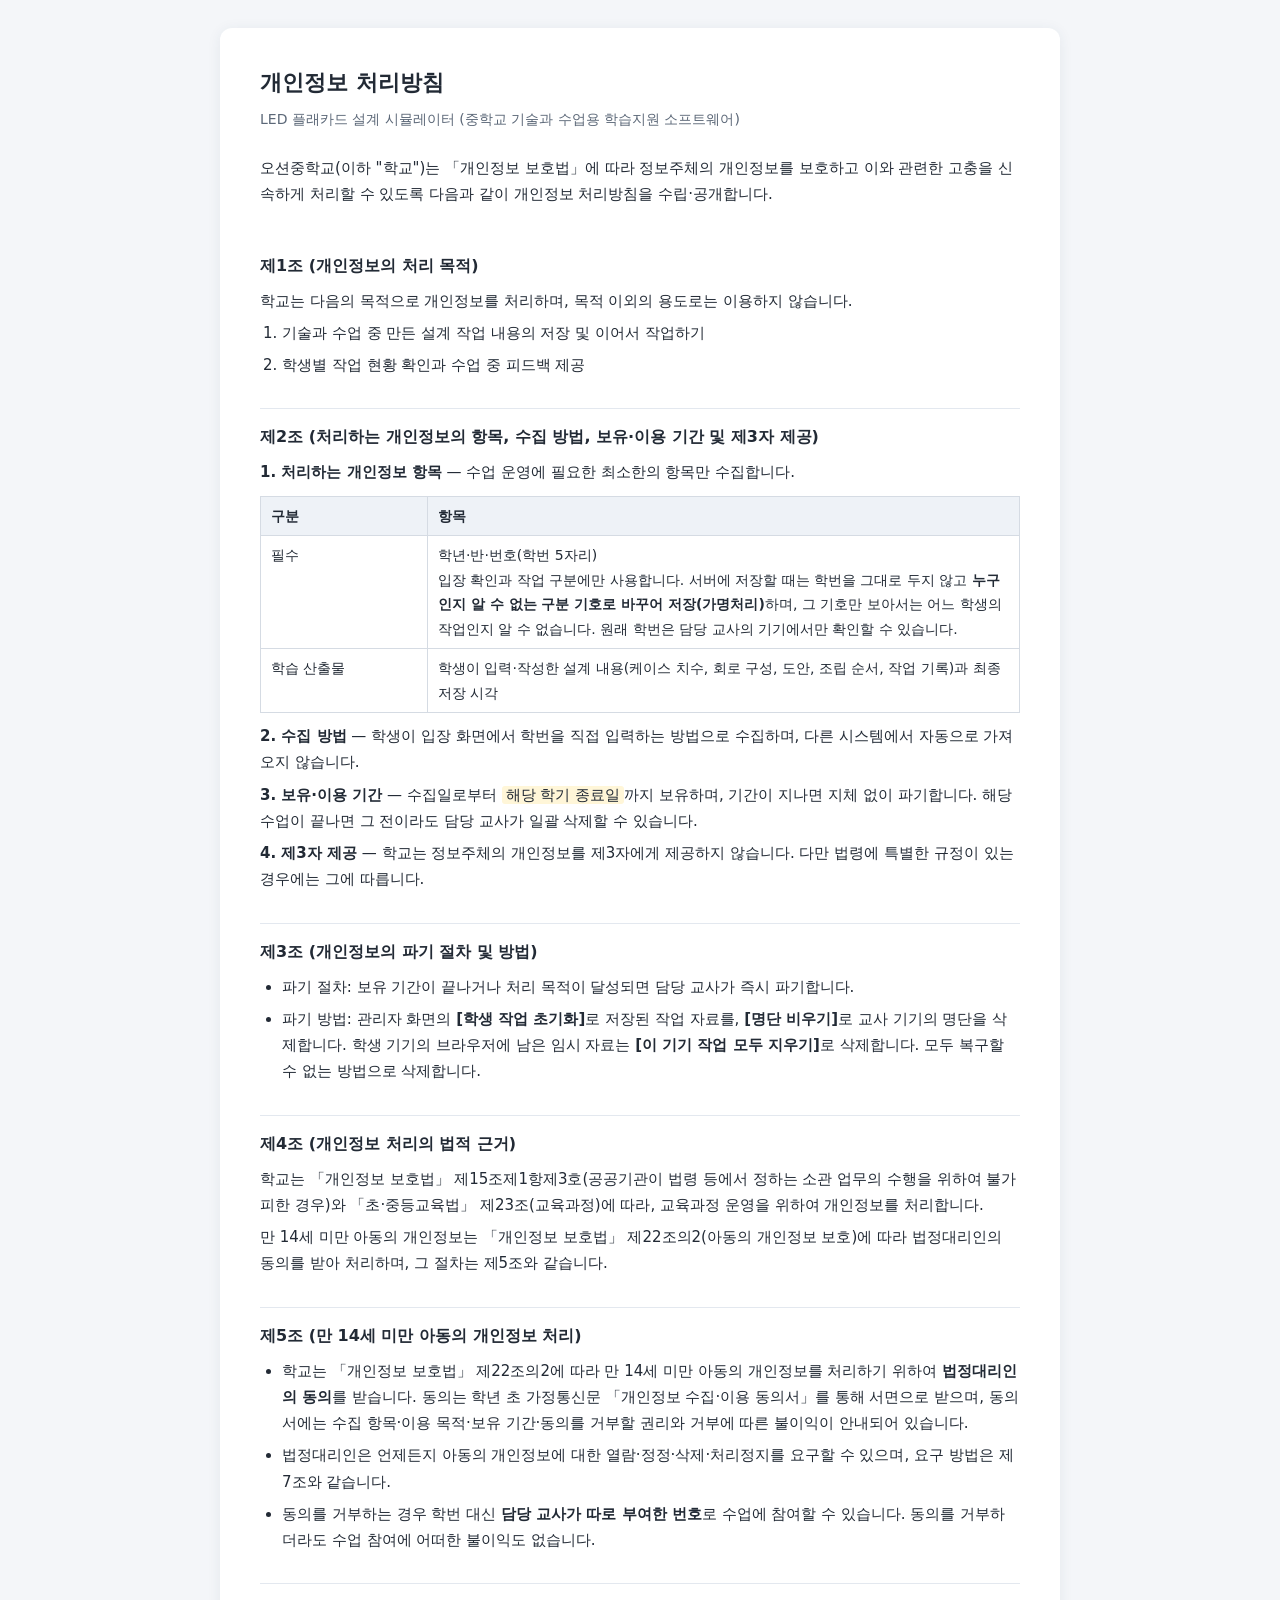
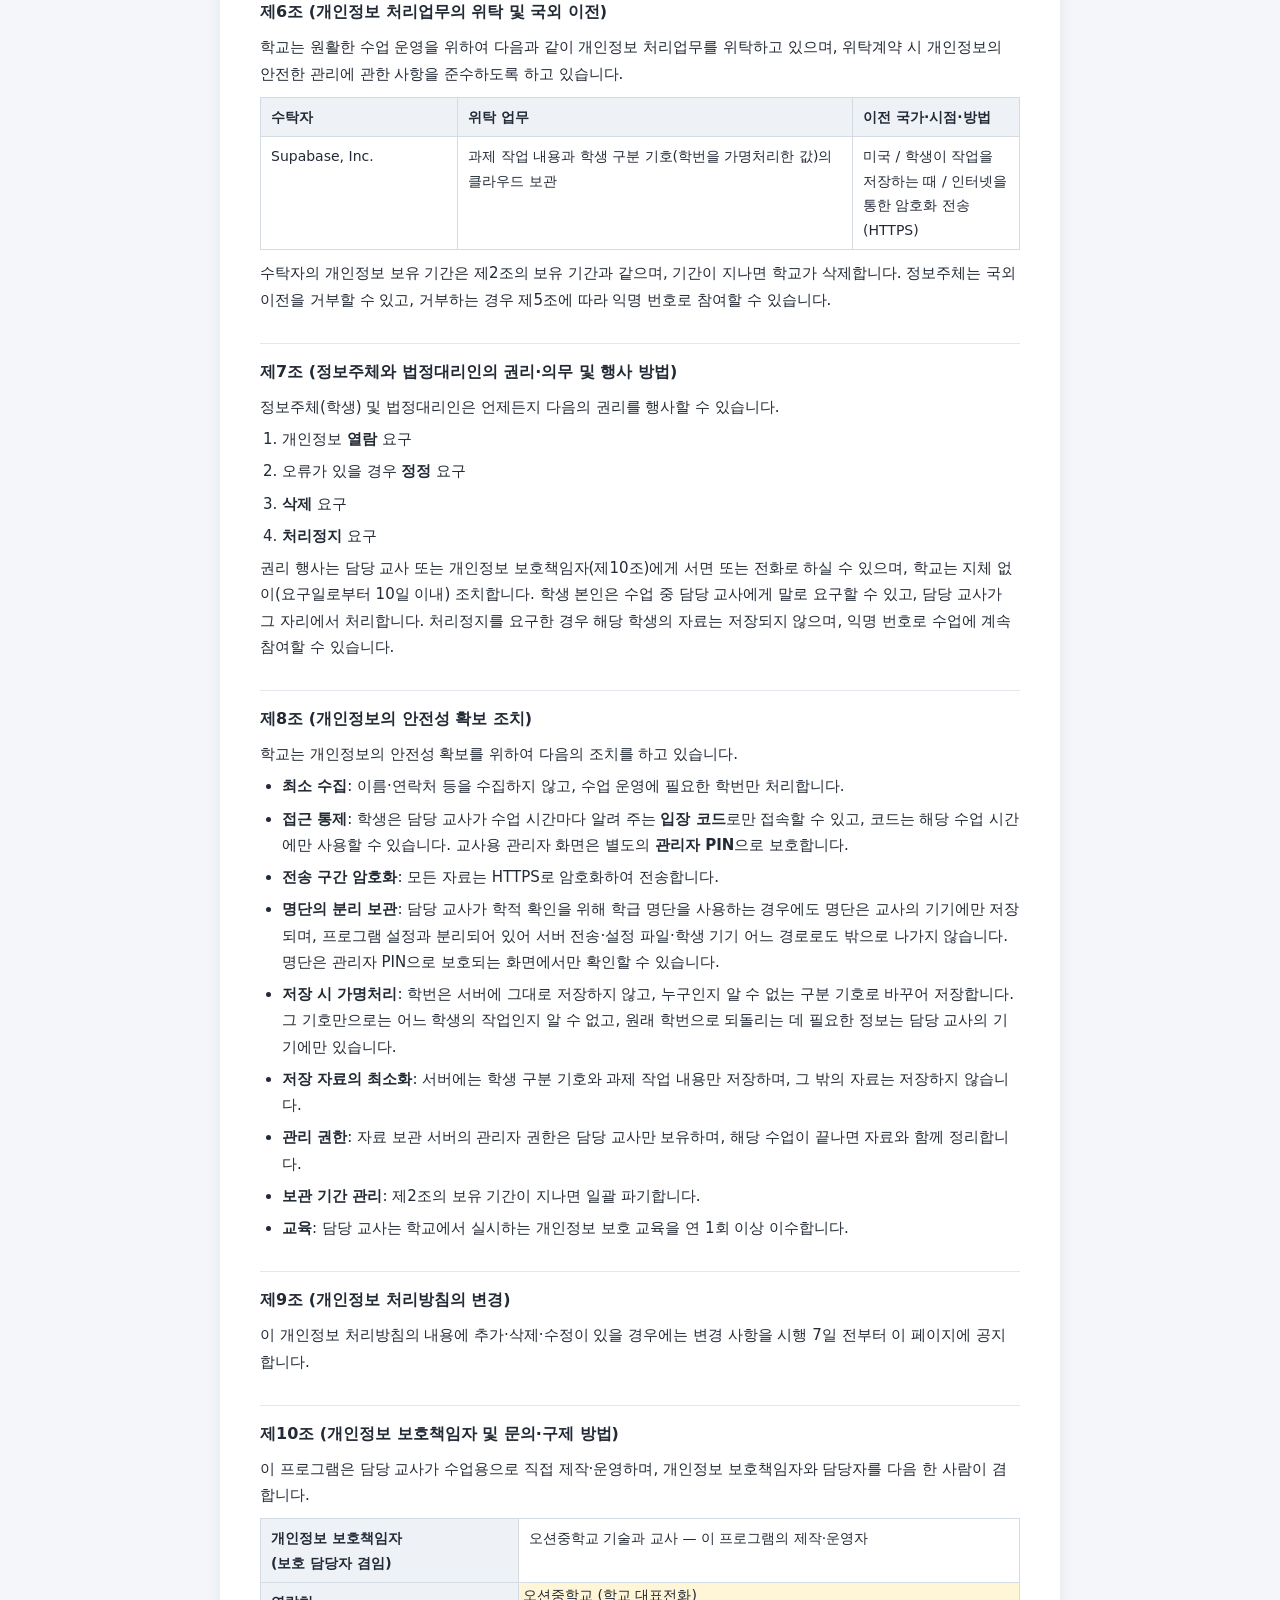
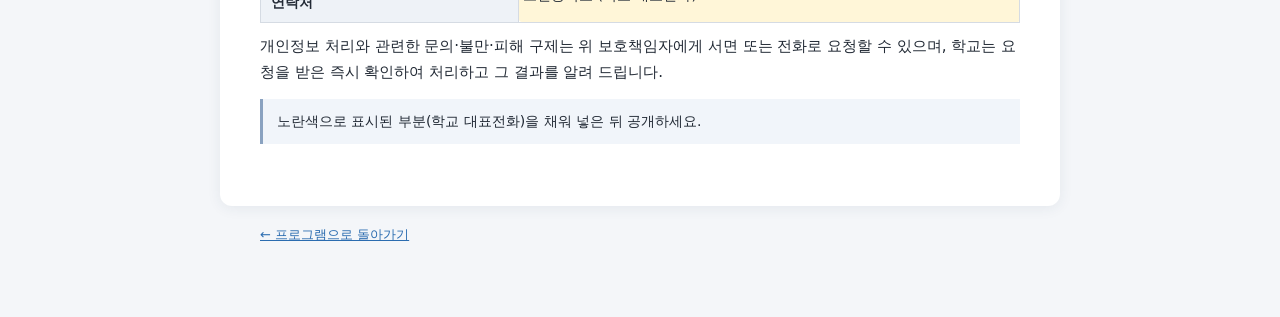
==== privacy.html @ c17e4b36 "학번 가명처리: 서버에는 구분 기호만, 표 직접 열람 차단, 교사 열쇠로만 번호 복원 - 학생 저장·불러오기를 서버 함수(RPC)로. 학번은 전달만 되고 저장은 해시로 - 실시간 " ====
<!DOCTYPE html>
<html lang="ko">
<head>
<meta charset="UTF-8">
<meta name="viewport" content="width=device-width, initial-scale=1.0">
<title>개인정보 처리방침 — LED 플래카드 설계 시뮬레이터</title>
<style>
  :root { color-scheme: light; }
  body {
    margin: 0; padding: 28px 16px 64px;
    background: #f4f6f9; color: #222a35;
    font-family: "Malgun Gothic", "맑은 고딕", system-ui, sans-serif;
    line-height: 1.75; font-size: 15px;
  }
  main { max-width: 760px; margin: 0 auto; background: #fff;
    padding: 36px 40px 48px; border-radius: 12px; box-shadow: 0 2px 14px rgba(40,60,90,0.08); }
  h1 { font-size: 22px; margin: 0 0 4px; }
  .sub { color: #5c6878; margin: 0 0 24px; font-size: 14px; }
  h2 { font-size: 16px; margin: 30px 0 8px; padding-top: 14px; border-top: 1px solid #e3e8ef; }
  h2:first-of-type { border-top: 0; }
  p, li { margin: 6px 0; }
  ul, ol { padding-left: 22px; margin: 6px 0; }
  table { border-collapse: collapse; width: 100%; margin: 10px 0; font-size: 14px; }
  th, td { border: 1px solid #d5dbe3; padding: 7px 10px; text-align: left; vertical-align: top; }
  th { background: #eef2f7; font-weight: 600; }
  .fill { background: #fff6d8; padding: 0 4px; border-radius: 3px; }
  .note { background: #f1f5fa; border-left: 3px solid #8aa2c0; padding: 10px 14px; margin: 14px 0; font-size: 14px; }
  footer { max-width: 760px; margin: 18px auto 0; font-size: 13px; color: #6a7686; }
  a { color: #2b6cb0; }
  @media print {
    body { background: #fff; padding: 0; font-size: 12px; }
    main { box-shadow: none; padding: 0; max-width: none; }
    .fill { background: none; }
  }
</style>
</head>
<body>
<main>

<h1>개인정보 처리방침</h1>
<p class="sub">LED 플래카드 설계 시뮬레이터 (중학교 기술과 수업용 학습지원 소프트웨어)</p>

<p>오션중학교(이하 "학교")는 「개인정보 보호법」에 따라 정보주체의 개인정보를 보호하고
이와 관련한 고충을 신속하게 처리할 수 있도록 다음과 같이 개인정보 처리방침을 수립·공개합니다.</p>

<h2>제1조 (개인정보의 처리 목적)</h2>
<p>학교는 다음의 목적으로 개인정보를 처리하며, 목적 이외의 용도로는 이용하지 않습니다.</p>
<ol>
  <li>기술과 수업 중 만든 설계 작업 내용의 저장 및 이어서 작업하기</li>
  <li>학생별 작업 현황 확인과 수업 중 피드백 제공</li>
</ol>

<h2>제2조 (처리하는 개인정보의 항목, 수집 방법, 보유·이용 기간 및 제3자 제공)</h2>
<p><strong>1. 처리하는 개인정보 항목</strong> — 수업 운영에 필요한 최소한의 항목만 수집합니다.</p>
<table>
  <tr><th style="width:22%">구분</th><th>항목</th></tr>
  <tr><td>필수</td><td>학년·반·번호(학번 5자리)<br>
      입장 확인과 작업 구분에만 사용합니다. 서버에 저장할 때는 학번을 그대로 두지 않고
      <strong>누구인지 알 수 없는 구분 기호로 바꾸어 저장(가명처리)</strong>하며,
      그 기호만 보아서는 어느 학생의 작업인지 알 수 없습니다.
      원래 학번은 담당 교사의 기기에서만 확인할 수 있습니다.</td></tr>
  <tr><td>학습 산출물</td><td>학생이 입력·작성한 설계 내용(케이스 치수, 회로 구성, 도안, 조립 순서, 작업 기록)과 최종 저장 시각</td></tr>
</table>
<p><strong>2. 수집 방법</strong> — 학생이 입장 화면에서 학번을 직접 입력하는 방법으로 수집하며,
다른 시스템에서 자동으로 가져오지 않습니다.
</p>
<p><strong>3. 보유·이용 기간</strong> — 수집일로부터 <span class="fill">해당 학기 종료일</span>까지 보유하며,
기간이 지나면 지체 없이 파기합니다. 해당 수업이 끝나면 그 전이라도 담당 교사가 일괄 삭제할 수 있습니다.</p>
<p><strong>4. 제3자 제공</strong> — 학교는 정보주체의 개인정보를 제3자에게 제공하지 않습니다.
다만 법령에 특별한 규정이 있는 경우에는 그에 따릅니다.</p>

<h2>제3조 (개인정보의 파기 절차 및 방법)</h2>
<ul>
  <li>파기 절차: 보유 기간이 끝나거나 처리 목적이 달성되면 담당 교사가 즉시 파기합니다.</li>
  <li>파기 방법: 관리자 화면의 <strong>[학생 작업 초기화]</strong>로 저장된 작업 자료를,
      <strong>[명단 비우기]</strong>로 교사 기기의 명단을 삭제합니다.
      학생 기기의 브라우저에 남은 임시 자료는 <strong>[이 기기 작업 모두 지우기]</strong>로 삭제합니다.
      모두 복구할 수 없는 방법으로 삭제합니다.</li>
</ul>

<h2>제4조 (개인정보 처리의 법적 근거)</h2>
<p>학교는 「개인정보 보호법」 제15조제1항제3호(공공기관이 법령 등에서 정하는 소관 업무의 수행을 위하여
불가피한 경우)와 「초·중등교육법」 제23조(교육과정)에 따라, 교육과정 운영을 위하여 개인정보를 처리합니다.</p>
<p>만 14세 미만 아동의 개인정보는 「개인정보 보호법」 제22조의2(아동의 개인정보 보호)에 따라
법정대리인의 동의를 받아 처리하며, 그 절차는 제5조와 같습니다.</p>

<h2>제5조 (만 14세 미만 아동의 개인정보 처리)</h2>
<ul>
  <li>학교는 「개인정보 보호법」 제22조의2에 따라 만 14세 미만 아동의 개인정보를 처리하기 위하여
      <strong>법정대리인의 동의</strong>를 받습니다.
      동의는 학년 초 가정통신문 「개인정보 수집·이용 동의서」를 통해 서면으로 받으며,
      동의서에는 수집 항목·이용 목적·보유 기간·동의를 거부할 권리와 거부에 따른 불이익이 안내되어 있습니다.</li>
  <li>법정대리인은 언제든지 아동의 개인정보에 대한 열람·정정·삭제·처리정지를 요구할 수 있으며,
      요구 방법은 제7조와 같습니다.</li>
  <li>동의를 거부하는 경우 학번 대신 <strong>담당 교사가 따로 부여한 번호</strong>로 수업에 참여할 수 있습니다.
      동의를 거부하더라도 수업 참여에 어떠한 불이익도 없습니다.</li>
</ul>

<h2>제6조 (개인정보 처리업무의 위탁 및 국외 이전)</h2>
<p>학교는 원활한 수업 운영을 위하여 다음과 같이 개인정보 처리업무를 위탁하고 있으며,
위탁계약 시 개인정보의 안전한 관리에 관한 사항을 준수하도록 하고 있습니다.</p>
<table>
  <tr><th style="width:26%">수탁자</th><th>위탁 업무</th><th style="width:22%">이전 국가·시점·방법</th></tr>
  <tr>
    <td>Supabase, Inc.</td>
    <td>과제 작업 내용과 학생 구분 기호(학번을 가명처리한 값)의 클라우드 보관</td>
    <td>미국 / 학생이 작업을 저장하는 때 / 인터넷을 통한 암호화 전송(HTTPS)</td>
  </tr>
</table>
<p>수탁자의 개인정보 보유 기간은 제2조의 보유 기간과 같으며, 기간이 지나면 학교가 삭제합니다.
정보주체는 국외 이전을 거부할 수 있고, 거부하는 경우 제5조에 따라 익명 번호로 참여할 수 있습니다.</p>

<h2>제7조 (정보주체와 법정대리인의 권리·의무 및 행사 방법)</h2>
<p>정보주체(학생) 및 법정대리인은 언제든지 다음의 권리를 행사할 수 있습니다.</p>
<ol>
  <li>개인정보 <strong>열람</strong> 요구</li>
  <li>오류가 있을 경우 <strong>정정</strong> 요구</li>
  <li><strong>삭제</strong> 요구</li>
  <li><strong>처리정지</strong> 요구</li>
</ol>
<p>권리 행사는 담당 교사 또는 개인정보 보호책임자(제10조)에게 서면 또는 전화로 하실 수 있으며,
학교는 지체 없이(요구일로부터 10일 이내) 조치합니다.
학생 본인은 수업 중 담당 교사에게 말로 요구할 수 있고, 담당 교사가 그 자리에서 처리합니다.
처리정지를 요구한 경우 해당 학생의 자료는 저장되지 않으며, 익명 번호로 수업에 계속 참여할 수 있습니다.</p>

<h2>제8조 (개인정보의 안전성 확보 조치)</h2>
<p>학교는 개인정보의 안전성 확보를 위하여 다음의 조치를 하고 있습니다.</p>
<ul>
  <li><strong>최소 수집</strong>: 이름·연락처 등을 수집하지 않고, 수업 운영에 필요한 학번만 처리합니다.</li>
  <li><strong>접근 통제</strong>: 학생은 담당 교사가 수업 시간마다 알려 주는 <strong>입장 코드</strong>로만 접속할 수 있고,
      코드는 해당 수업 시간에만 사용할 수 있습니다. 교사용 관리자 화면은 별도의 <strong>관리자 PIN</strong>으로 보호합니다.</li>
  <li><strong>전송 구간 암호화</strong>: 모든 자료는 HTTPS로 암호화하여 전송합니다.</li>
  <li><strong>명단의 분리 보관</strong>: 담당 교사가 학적 확인을 위해 학급 명단을 사용하는 경우에도
      명단은 교사의 기기에만 저장되며, 프로그램 설정과 분리되어 있어 서버 전송·설정 파일·학생 기기
      어느 경로로도 밖으로 나가지 않습니다. 명단은 관리자 PIN으로 보호되는 화면에서만 확인할 수 있습니다.</li>
  <li><strong>저장 시 가명처리</strong>: 학번은 서버에 그대로 저장하지 않고,
      누구인지 알 수 없는 구분 기호로 바꾸어 저장합니다. 그 기호만으로는 어느 학생의 작업인지 알 수 없고,
      원래 학번으로 되돌리는 데 필요한 정보는 담당 교사의 기기에만 있습니다.</li>
  <li><strong>저장 자료의 최소화</strong>: 서버에는 학생 구분 기호와 과제 작업 내용만 저장하며,
      그 밖의 자료는 저장하지 않습니다.</li>
  <li><strong>관리 권한</strong>: 자료 보관 서버의 관리자 권한은 담당 교사만 보유하며,
      해당 수업이 끝나면 자료와 함께 정리합니다.</li>
  <li><strong>보관 기간 관리</strong>: 제2조의 보유 기간이 지나면 일괄 파기합니다.</li>
  <li><strong>교육</strong>: 담당 교사는 학교에서 실시하는 개인정보 보호 교육을 연 1회 이상 이수합니다.</li>
</ul>

<h2>제9조 (개인정보 처리방침의 변경)</h2>
<p>이 개인정보 처리방침의 내용에 추가·삭제·수정이 있을 경우에는
변경 사항을 시행 7일 전부터 이 페이지에 공지합니다.</p>

<h2>제10조 (개인정보 보호책임자 및 문의·구제 방법)</h2>
<p>이 프로그램은 담당 교사가 수업용으로 직접 제작·운영하며,
개인정보 보호책임자와 담당자를 다음 한 사람이 겸합니다.</p>
<table>
  <tr><th style="width:34%">개인정보 보호책임자<br>(보호 담당자 겸임)</th><td>오션중학교 기술과 교사 — 이 프로그램의 제작·운영자</td></tr>
  <tr><th>연락처</th><td class="fill">오션중학교 (학교 대표전화)</td></tr>
</table>
<p>개인정보 처리와 관련한 문의·불만·피해 구제는 위 보호책임자에게 서면 또는 전화로 요청할 수 있으며,
학교는 요청을 받은 즉시 확인하여 처리하고 그 결과를 알려 드립니다.</p>

<div class="note">
  노란색으로 표시된 부분(학교 대표전화)을 채워 넣은 뒤 공개하세요.
</div>

</main>
<footer>
  <p><a href="index.html">← 프로그램으로 돌아가기</a></p>
</footer>
</body>
</html>
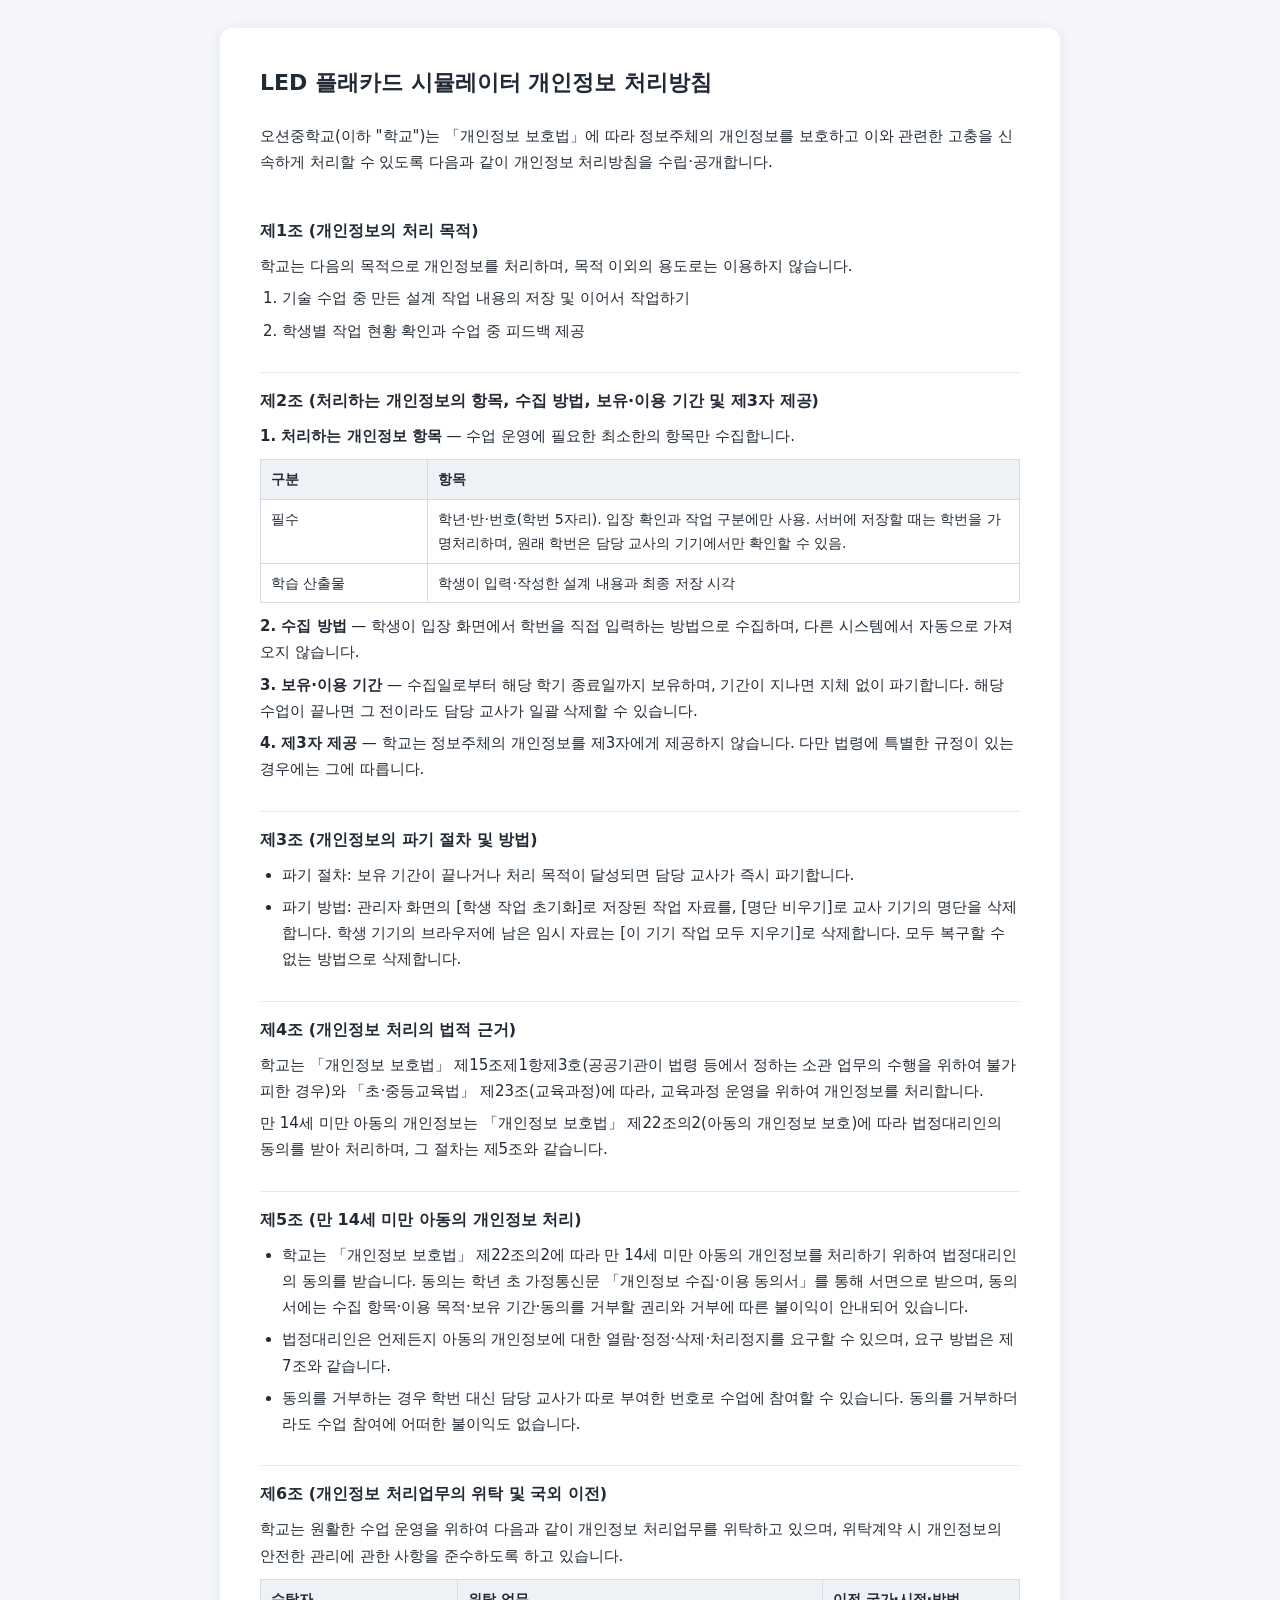
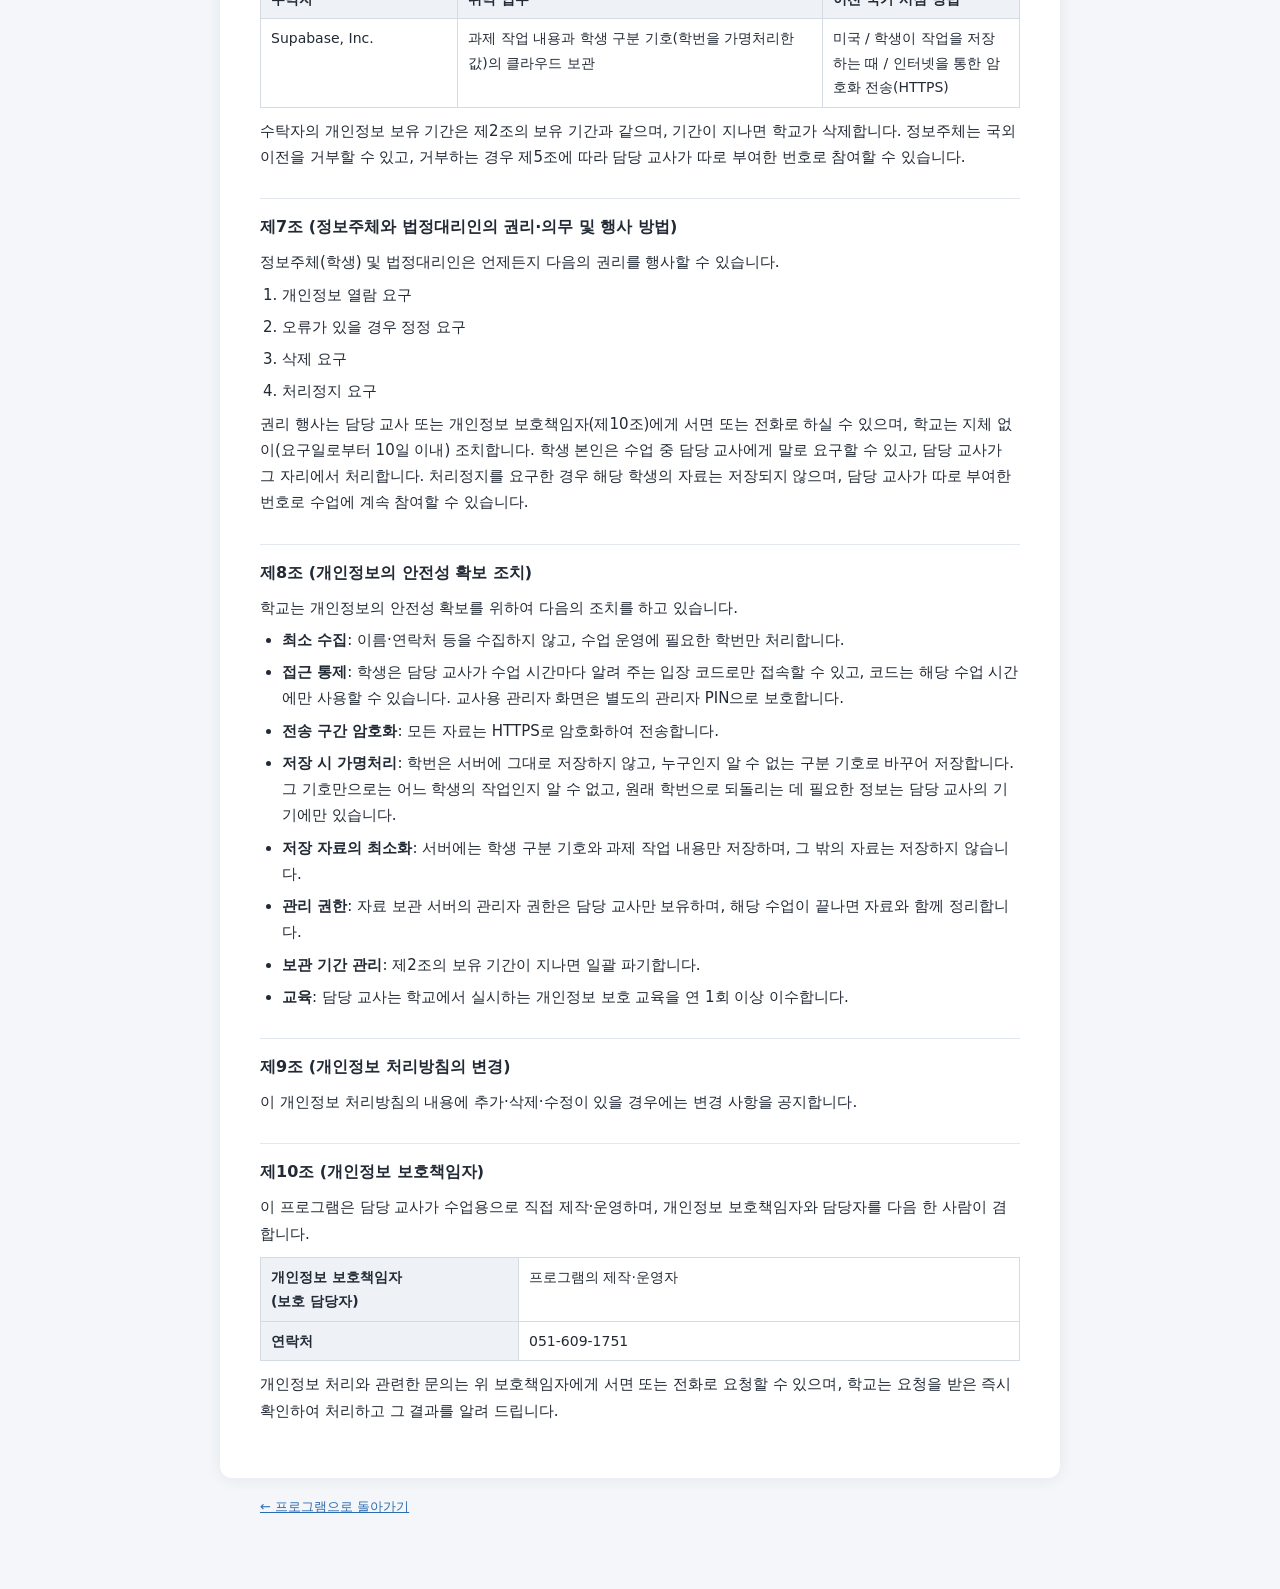
==== commit 755c051b: "입장 화면에 개인정보 처리방침 보기(복사 금지) + 자동 나가기 + 작업 되살리기 - 처리방침: 심의 제출본 그대로, 작은 글씨 → 창으로, 선택·복사·우클릭 차단 - 자동 나가기" ====
--- a/privacy.html
+++ b/privacy.html
@@ -3,7 +3,7 @@
 <head>
 <meta charset="UTF-8">
 <meta name="viewport" content="width=device-width, initial-scale=1.0">
-<title>개인정보 처리방침 — LED 플래카드 설계 시뮬레이터</title>
+<title>개인정보 처리방침 — LED 플래카드 시뮬레이터</title>
 <style>
   :root { color-scheme: light; }
   body {
@@ -14,31 +14,28 @@
   }
   main { max-width: 760px; margin: 0 auto; background: #fff;
     padding: 36px 40px 48px; border-radius: 12px; box-shadow: 0 2px 14px rgba(40,60,90,0.08); }
-  h1 { font-size: 22px; margin: 0 0 4px; }
-  .sub { color: #5c6878; margin: 0 0 24px; font-size: 14px; }
-  h2 { font-size: 16px; margin: 30px 0 8px; padding-top: 14px; border-top: 1px solid #e3e8ef; }
+  h1 { font-size: 22px; margin: 0 0 20px; }
+  h2 { font-size: 16px; margin: 28px 0 8px; padding-top: 14px; border-top: 1px solid #e3e8ef; }
   h2:first-of-type { border-top: 0; }
   p, li { margin: 6px 0; }
   ul, ol { padding-left: 22px; margin: 6px 0; }
   table { border-collapse: collapse; width: 100%; margin: 10px 0; font-size: 14px; }
   th, td { border: 1px solid #d5dbe3; padding: 7px 10px; text-align: left; vertical-align: top; }
   th { background: #eef2f7; font-weight: 600; }
-  .fill { background: #fff6d8; padding: 0 4px; border-radius: 3px; }
-  .note { background: #f1f5fa; border-left: 3px solid #8aa2c0; padding: 10px 14px; margin: 14px 0; font-size: 14px; }
   footer { max-width: 760px; margin: 18px auto 0; font-size: 13px; color: #6a7686; }
   a { color: #2b6cb0; }
+  /* 본문은 읽기만 — 끌어서 선택·복사되지 않게 */
+  #policy-body { -webkit-user-select: none; -ms-user-select: none; user-select: none; }
   @media print {
     body { background: #fff; padding: 0; font-size: 12px; }
     main { box-shadow: none; padding: 0; max-width: none; }
-    .fill { background: none; }
   }
 </style>
 </head>
 <body>
-<main>
+<main id="policy-body">
 
-<h1>개인정보 처리방침</h1>
-<p class="sub">LED 플래카드 설계 시뮬레이터 (중학교 기술과 수업용 학습지원 소프트웨어)</p>
+<h1>LED 플래카드 시뮬레이터 개인정보 처리방침</h1>
 
 <p>오션중학교(이하 "학교")는 「개인정보 보호법」에 따라 정보주체의 개인정보를 보호하고
 이와 관련한 고충을 신속하게 처리할 수 있도록 다음과 같이 개인정보 처리방침을 수립·공개합니다.</p>
@@ -46,7 +43,7 @@
 <h2>제1조 (개인정보의 처리 목적)</h2>
 <p>학교는 다음의 목적으로 개인정보를 처리하며, 목적 이외의 용도로는 이용하지 않습니다.</p>
 <ol>
-  <li>기술과 수업 중 만든 설계 작업 내용의 저장 및 이어서 작업하기</li>
+  <li>기술 수업 중 만든 설계 작업 내용의 저장 및 이어서 작업하기</li>
   <li>학생별 작업 현황 확인과 수업 중 피드백 제공</li>
 </ol>
 
@@ -54,27 +51,22 @@
 <p><strong>1. 처리하는 개인정보 항목</strong> — 수업 운영에 필요한 최소한의 항목만 수집합니다.</p>
 <table>
   <tr><th style="width:22%">구분</th><th>항목</th></tr>
-  <tr><td>필수</td><td>학년·반·번호(학번 5자리)<br>
-      입장 확인과 작업 구분에만 사용합니다. 서버에 저장할 때는 학번을 그대로 두지 않고
-      <strong>누구인지 알 수 없는 구분 기호로 바꾸어 저장(가명처리)</strong>하며,
-      그 기호만 보아서는 어느 학생의 작업인지 알 수 없습니다.
-      원래 학번은 담당 교사의 기기에서만 확인할 수 있습니다.</td></tr>
-  <tr><td>학습 산출물</td><td>학생이 입력·작성한 설계 내용(케이스 치수, 회로 구성, 도안, 조립 순서, 작업 기록)과 최종 저장 시각</td></tr>
+  <tr><td>필수</td><td>학년·반·번호(학번 5자리). 입장 확인과 작업 구분에만 사용.
+      서버에 저장할 때는 학번을 가명처리하며, 원래 학번은 담당 교사의 기기에서만 확인할 수 있음.</td></tr>
+  <tr><td>학습 산출물</td><td>학생이 입력·작성한 설계 내용과 최종 저장 시각</td></tr>
 </table>
 <p><strong>2. 수집 방법</strong> — 학생이 입장 화면에서 학번을 직접 입력하는 방법으로 수집하며,
-다른 시스템에서 자동으로 가져오지 않습니다.
-</p>
-<p><strong>3. 보유·이용 기간</strong> — 수집일로부터 <span class="fill">해당 학기 종료일</span>까지 보유하며,
-기간이 지나면 지체 없이 파기합니다. 해당 수업이 끝나면 그 전이라도 담당 교사가 일괄 삭제할 수 있습니다.</p>
+다른 시스템에서 자동으로 가져오지 않습니다.</p>
+<p><strong>3. 보유·이용 기간</strong> — 수집일로부터 해당 학기 종료일까지 보유하며, 기간이 지나면 지체 없이 파기합니다.
+해당 수업이 끝나면 그 전이라도 담당 교사가 일괄 삭제할 수 있습니다.</p>
 <p><strong>4. 제3자 제공</strong> — 학교는 정보주체의 개인정보를 제3자에게 제공하지 않습니다.
 다만 법령에 특별한 규정이 있는 경우에는 그에 따릅니다.</p>
 
 <h2>제3조 (개인정보의 파기 절차 및 방법)</h2>
 <ul>
   <li>파기 절차: 보유 기간이 끝나거나 처리 목적이 달성되면 담당 교사가 즉시 파기합니다.</li>
-  <li>파기 방법: 관리자 화면의 <strong>[학생 작업 초기화]</strong>로 저장된 작업 자료를,
-      <strong>[명단 비우기]</strong>로 교사 기기의 명단을 삭제합니다.
-      학생 기기의 브라우저에 남은 임시 자료는 <strong>[이 기기 작업 모두 지우기]</strong>로 삭제합니다.
+  <li>파기 방법: 관리자 화면의 [학생 작업 초기화]로 저장된 작업 자료를, [명단 비우기]로 교사 기기의 명단을 삭제합니다.
+      학생 기기의 브라우저에 남은 임시 자료는 [이 기기 작업 모두 지우기]로 삭제합니다.
       모두 복구할 수 없는 방법으로 삭제합니다.</li>
 </ul>
 
@@ -87,12 +79,11 @@
 <h2>제5조 (만 14세 미만 아동의 개인정보 처리)</h2>
 <ul>
   <li>학교는 「개인정보 보호법」 제22조의2에 따라 만 14세 미만 아동의 개인정보를 처리하기 위하여
-      <strong>법정대리인의 동의</strong>를 받습니다.
-      동의는 학년 초 가정통신문 「개인정보 수집·이용 동의서」를 통해 서면으로 받으며,
+      법정대리인의 동의를 받습니다. 동의는 학년 초 가정통신문 「개인정보 수집·이용 동의서」를 통해 서면으로 받으며,
       동의서에는 수집 항목·이용 목적·보유 기간·동의를 거부할 권리와 거부에 따른 불이익이 안내되어 있습니다.</li>
   <li>법정대리인은 언제든지 아동의 개인정보에 대한 열람·정정·삭제·처리정지를 요구할 수 있으며,
       요구 방법은 제7조와 같습니다.</li>
-  <li>동의를 거부하는 경우 학번 대신 <strong>담당 교사가 따로 부여한 번호</strong>로 수업에 참여할 수 있습니다.
+  <li>동의를 거부하는 경우 학번 대신 담당 교사가 따로 부여한 번호로 수업에 참여할 수 있습니다.
       동의를 거부하더라도 수업 참여에 어떠한 불이익도 없습니다.</li>
 </ul>
 
@@ -100,7 +91,7 @@
 <p>학교는 원활한 수업 운영을 위하여 다음과 같이 개인정보 처리업무를 위탁하고 있으며,
 위탁계약 시 개인정보의 안전한 관리에 관한 사항을 준수하도록 하고 있습니다.</p>
 <table>
-  <tr><th style="width:26%">수탁자</th><th>위탁 업무</th><th style="width:22%">이전 국가·시점·방법</th></tr>
+  <tr><th style="width:26%">수탁자</th><th>위탁 업무</th><th style="width:26%">이전 국가·시점·방법</th></tr>
   <tr>
     <td>Supabase, Inc.</td>
     <td>과제 작업 내용과 학생 구분 기호(학번을 가명처리한 값)의 클라우드 보관</td>
@@ -108,59 +99,49 @@
   </tr>
 </table>
 <p>수탁자의 개인정보 보유 기간은 제2조의 보유 기간과 같으며, 기간이 지나면 학교가 삭제합니다.
-정보주체는 국외 이전을 거부할 수 있고, 거부하는 경우 제5조에 따라 익명 번호로 참여할 수 있습니다.</p>
+정보주체는 국외 이전을 거부할 수 있고, 거부하는 경우 제5조에 따라 담당 교사가 따로 부여한 번호로 참여할 수 있습니다.</p>
 
 <h2>제7조 (정보주체와 법정대리인의 권리·의무 및 행사 방법)</h2>
 <p>정보주체(학생) 및 법정대리인은 언제든지 다음의 권리를 행사할 수 있습니다.</p>
 <ol>
-  <li>개인정보 <strong>열람</strong> 요구</li>
-  <li>오류가 있을 경우 <strong>정정</strong> 요구</li>
-  <li><strong>삭제</strong> 요구</li>
-  <li><strong>처리정지</strong> 요구</li>
+  <li>개인정보 열람 요구</li>
+  <li>오류가 있을 경우 정정 요구</li>
+  <li>삭제 요구</li>
+  <li>처리정지 요구</li>
 </ol>
 <p>권리 행사는 담당 교사 또는 개인정보 보호책임자(제10조)에게 서면 또는 전화로 하실 수 있으며,
 학교는 지체 없이(요구일로부터 10일 이내) 조치합니다.
 학생 본인은 수업 중 담당 교사에게 말로 요구할 수 있고, 담당 교사가 그 자리에서 처리합니다.
-처리정지를 요구한 경우 해당 학생의 자료는 저장되지 않으며, 익명 번호로 수업에 계속 참여할 수 있습니다.</p>
+처리정지를 요구한 경우 해당 학생의 자료는 저장되지 않으며,
+담당 교사가 따로 부여한 번호로 수업에 계속 참여할 수 있습니다.</p>
 
 <h2>제8조 (개인정보의 안전성 확보 조치)</h2>
 <p>학교는 개인정보의 안전성 확보를 위하여 다음의 조치를 하고 있습니다.</p>
 <ul>
   <li><strong>최소 수집</strong>: 이름·연락처 등을 수집하지 않고, 수업 운영에 필요한 학번만 처리합니다.</li>
-  <li><strong>접근 통제</strong>: 학생은 담당 교사가 수업 시간마다 알려 주는 <strong>입장 코드</strong>로만 접속할 수 있고,
-      코드는 해당 수업 시간에만 사용할 수 있습니다. 교사용 관리자 화면은 별도의 <strong>관리자 PIN</strong>으로 보호합니다.</li>
+  <li><strong>접근 통제</strong>: 학생은 담당 교사가 수업 시간마다 알려 주는 입장 코드로만 접속할 수 있고,
+      코드는 해당 수업 시간에만 사용할 수 있습니다. 교사용 관리자 화면은 별도의 관리자 PIN으로 보호합니다.</li>
   <li><strong>전송 구간 암호화</strong>: 모든 자료는 HTTPS로 암호화하여 전송합니다.</li>
-  <li><strong>명단의 분리 보관</strong>: 담당 교사가 학적 확인을 위해 학급 명단을 사용하는 경우에도
-      명단은 교사의 기기에만 저장되며, 프로그램 설정과 분리되어 있어 서버 전송·설정 파일·학생 기기
-      어느 경로로도 밖으로 나가지 않습니다. 명단은 관리자 PIN으로 보호되는 화면에서만 확인할 수 있습니다.</li>
-  <li><strong>저장 시 가명처리</strong>: 학번은 서버에 그대로 저장하지 않고,
-      누구인지 알 수 없는 구분 기호로 바꾸어 저장합니다. 그 기호만으로는 어느 학생의 작업인지 알 수 없고,
-      원래 학번으로 되돌리는 데 필요한 정보는 담당 교사의 기기에만 있습니다.</li>
-  <li><strong>저장 자료의 최소화</strong>: 서버에는 학생 구분 기호와 과제 작업 내용만 저장하며,
-      그 밖의 자료는 저장하지 않습니다.</li>
-  <li><strong>관리 권한</strong>: 자료 보관 서버의 관리자 권한은 담당 교사만 보유하며,
-      해당 수업이 끝나면 자료와 함께 정리합니다.</li>
+  <li><strong>저장 시 가명처리</strong>: 학번은 서버에 그대로 저장하지 않고, 누구인지 알 수 없는 구분 기호로 바꾸어 저장합니다.
+      그 기호만으로는 어느 학생의 작업인지 알 수 없고, 원래 학번으로 되돌리는 데 필요한 정보는 담당 교사의 기기에만 있습니다.</li>
+  <li><strong>저장 자료의 최소화</strong>: 서버에는 학생 구분 기호와 과제 작업 내용만 저장하며, 그 밖의 자료는 저장하지 않습니다.</li>
+  <li><strong>관리 권한</strong>: 자료 보관 서버의 관리자 권한은 담당 교사만 보유하며, 해당 수업이 끝나면 자료와 함께 정리합니다.</li>
   <li><strong>보관 기간 관리</strong>: 제2조의 보유 기간이 지나면 일괄 파기합니다.</li>
   <li><strong>교육</strong>: 담당 교사는 학교에서 실시하는 개인정보 보호 교육을 연 1회 이상 이수합니다.</li>
 </ul>
 
 <h2>제9조 (개인정보 처리방침의 변경)</h2>
-<p>이 개인정보 처리방침의 내용에 추가·삭제·수정이 있을 경우에는
-변경 사항을 시행 7일 전부터 이 페이지에 공지합니다.</p>
+<p>이 개인정보 처리방침의 내용에 추가·삭제·수정이 있을 경우에는 변경 사항을 공지합니다.</p>
 
-<h2>제10조 (개인정보 보호책임자 및 문의·구제 방법)</h2>
+<h2>제10조 (개인정보 보호책임자)</h2>
 <p>이 프로그램은 담당 교사가 수업용으로 직접 제작·운영하며,
 개인정보 보호책임자와 담당자를 다음 한 사람이 겸합니다.</p>
 <table>
-  <tr><th style="width:34%">개인정보 보호책임자<br>(보호 담당자 겸임)</th><td>오션중학교 기술과 교사 — 이 프로그램의 제작·운영자</td></tr>
-  <tr><th>연락처</th><td class="fill">오션중학교 (학교 대표전화)</td></tr>
+  <tr><th style="width:34%">개인정보 보호책임자<br>(보호 담당자)</th><td>프로그램의 제작·운영자</td></tr>
+  <tr><th>연락처</th><td>051-609-1751</td></tr>
 </table>
-<p>개인정보 처리와 관련한 문의·불만·피해 구제는 위 보호책임자에게 서면 또는 전화로 요청할 수 있으며,
+<p>개인정보 처리와 관련한 문의는 위 보호책임자에게 서면 또는 전화로 요청할 수 있으며,
 학교는 요청을 받은 즉시 확인하여 처리하고 그 결과를 알려 드립니다.</p>
-
-<div class="note">
-  노란색으로 표시된 부분(학교 대표전화)을 채워 넣은 뒤 공개하세요.
-</div>
 
 </main>
 <footer>
